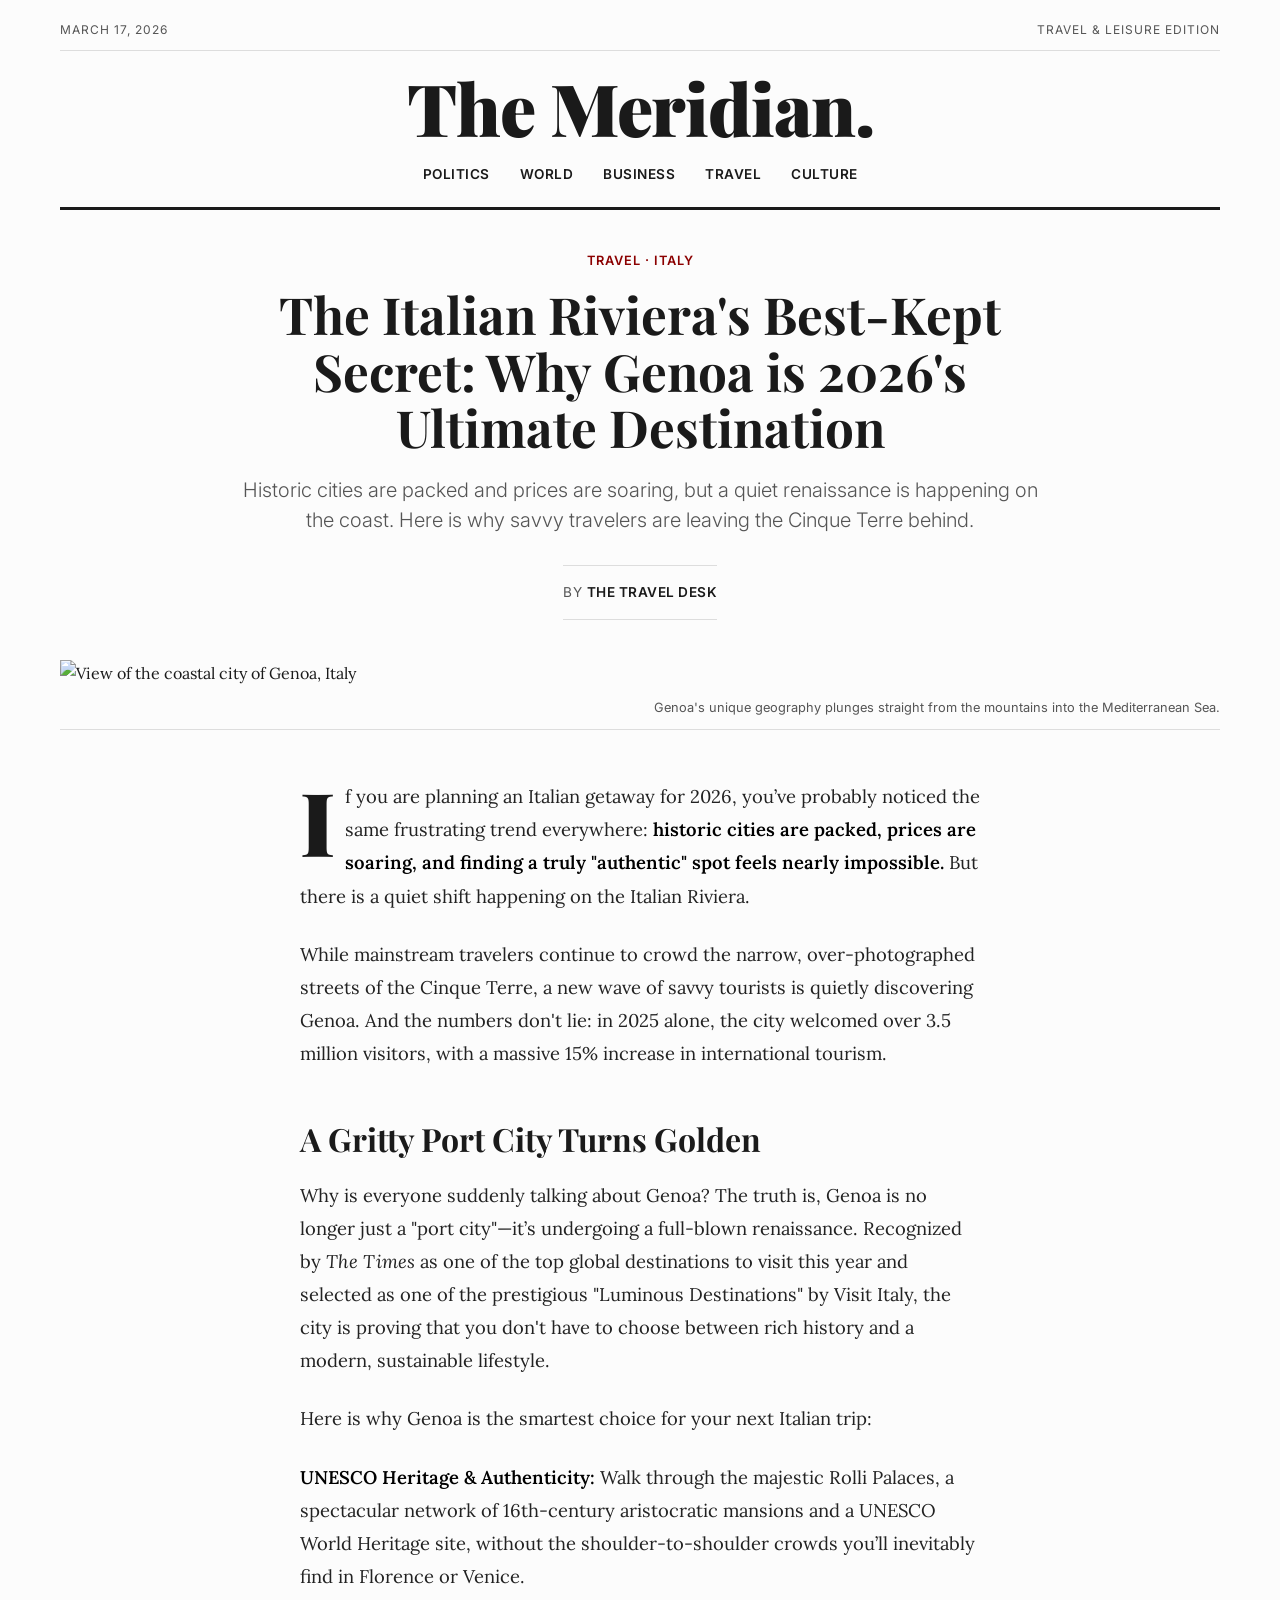
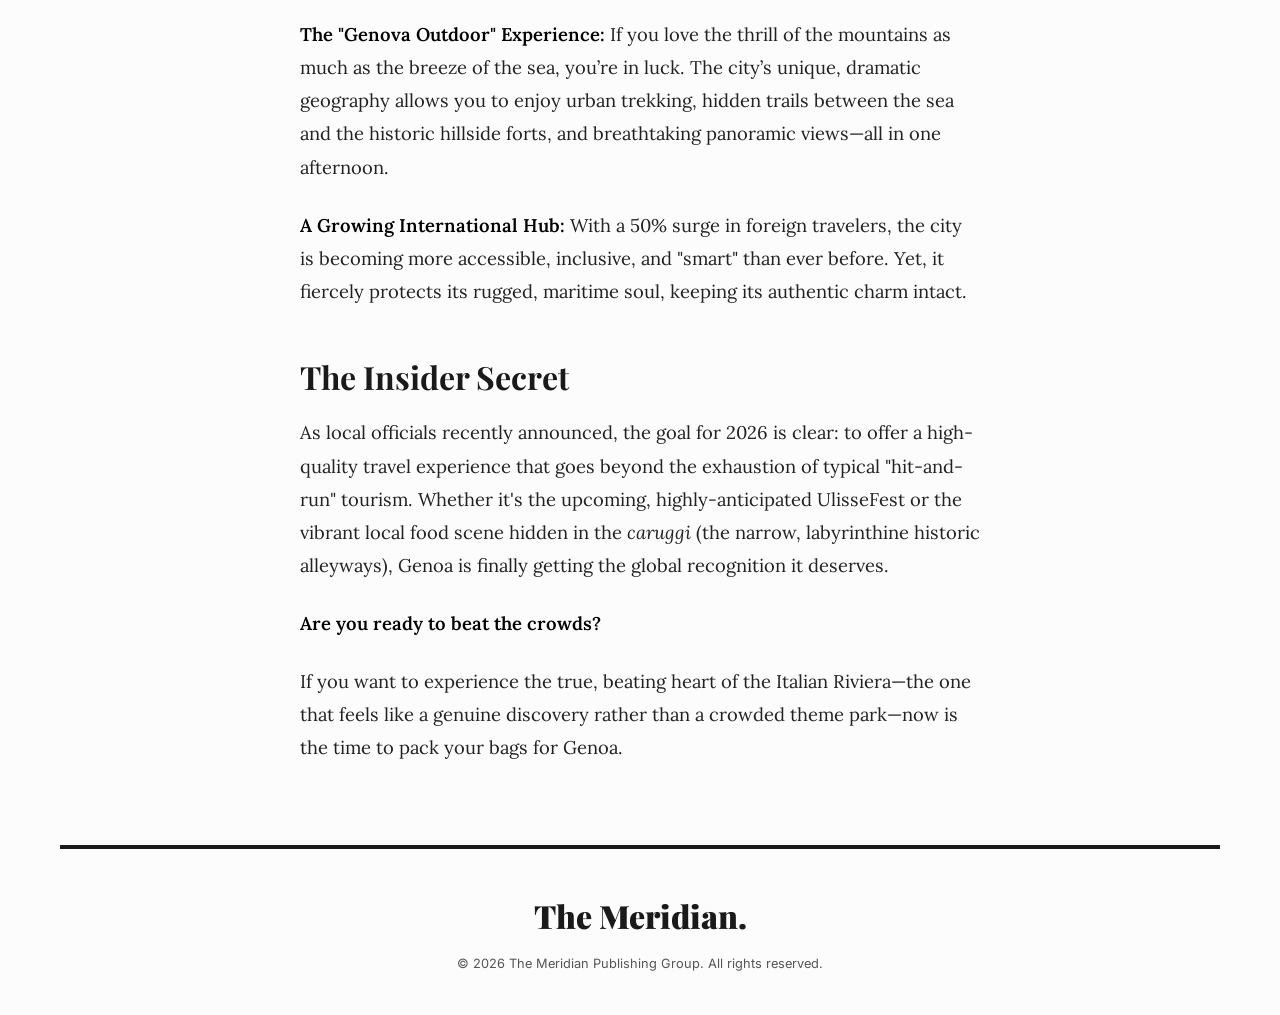
==== index.html @ 1e5fd295 "Create index.html" ====
<!DOCTYPE html>
<html lang="en">
<head>
    <meta charset="UTF-8">
    <meta name="viewport" content="width=device-width, initial-scale=1.0">
    <title>The Italian Riviera's Best-Kept Secret | The Meridian</title>
    
    <!-- Google Fonts -->
    <link rel="preconnect" href="https://fonts.googleapis.com">
    <link rel="preconnect" href="https://fonts.gstatic.com" crossorigin>
    <link href="https://fonts.googleapis.com/css2?family=Lora:ital,wght@0,400;0,600;1,400&family=Playfair+Display:ital,wght@0,400;0,700;0,900;1,400;1,700&family=Inter:wght@300;400;600&display=swap" rel="stylesheet">

    <style>
        /* Style Variables */
        :root {
            --bg-color: #fcfcfc;
            --text-main: #1a1a1a;
            --text-muted: #555555;
            --accent: #8b0000; /* Deep elegant red */
            --border-color: #dddddd;
            
            --font-branding: 'Playfair Display', serif;
            --font-headline: 'Playfair Display', serif;
            --font-body: 'Lora', serif;
            --font-sans: 'Inter', sans-serif;
        }

        /* Basic Reset */
        * {
            box-sizing: border-box;
            margin: 0;
            padding: 0;
        }

        body {
            background-color: var(--bg-color);
            color: var(--text-main);
            font-family: var(--font-body);
            line-height: 1.7;
            -webkit-font-smoothing: antialiased;
        }

        a {
            color: inherit;
            text-decoration: none;
            transition: color 0.2s ease;
        }

        /* Main Container */
        .container {
            max-width: 1200px;
            margin: 0 auto;
            padding: 0 20px;
        }

        /* --- Header: The Meridian --- */
        .site-header {
            border-bottom: 3px solid var(--text-main);
            padding: 20px 0;
            margin-bottom: 40px;
            text-align: center;
        }

        .header-top {
            display: flex;
            justify-content: space-between;
            font-family: var(--font-sans);
            font-size: 0.75rem;
            text-transform: uppercase;
            letter-spacing: 1px;
            color: var(--text-muted);
            margin-bottom: 20px;
            border-bottom: 1px solid var(--border-color);
            padding-bottom: 10px;
        }

        .logo {
            font-family: var(--font-branding);
            font-size: 4.5rem;
            font-weight: 900;
            letter-spacing: -1px;
            line-height: 1;
            margin: 10px 0 20px;
        }

        .main-nav {
            display: flex;
            justify-content: center;
            gap: 30px;
            font-family: var(--font-sans);
            font-size: 0.85rem;
            font-weight: 600;
            text-transform: uppercase;
            letter-spacing: 0.5px;
        }

        .main-nav a:hover {
            color: var(--accent);
        }

        /* --- Article Header --- */
        .article-header {
            max-width: 800px;
            margin: 0 auto 40px;
            text-align: center;
        }

        .category {
            font-family: var(--font-sans);
            color: var(--accent);
            text-transform: uppercase;
            font-size: 0.8rem;
            font-weight: 600;
            letter-spacing: 1px;
            display: block;
            margin-bottom: 15px;
        }

        .headline {
            font-family: var(--font-headline);
            font-size: 3.2rem;
            font-weight: 700;
            line-height: 1.1;
            margin-bottom: 20px;
        }

        .dek {
            font-family: var(--font-sans);
            font-size: 1.25rem;
            font-weight: 300;
            color: var(--text-muted);
            line-height: 1.5;
            margin-bottom: 30px;
        }

        .byline {
            font-family: var(--font-sans);
            font-size: 0.85rem;
            color: var(--text-muted);
            border-top: 1px solid var(--border-color);
            border-bottom: 1px solid var(--border-color);
            padding: 15px 0;
            display: inline-block;
            text-transform: uppercase;
            letter-spacing: 0.5px;
        }

        .byline strong {
            color: var(--text-main);
            font-weight: 600;
        }

        /* --- Hero Image --- */
        .hero {
            width: 100%;
            margin-bottom: 50px;
        }

        .hero img {
            width: 100%;
            height: auto;
            display: block;
            object-fit: cover;
            max-height: 75vh;
        }

        .hero figcaption {
            font-family: var(--font-sans);
            font-size: 0.8rem;
            color: var(--text-muted);
            margin-top: 10px;
            text-align: right;
            border-bottom: 1px solid var(--border-color);
            padding-bottom: 10px;
        }

        /* --- Article Body --- */
        .article-body {
            max-width: 680px;
            margin: 0 auto;
            font-size: 1.15rem;
            line-height: 1.8;
            color: #222;
        }

        /* Elegant Drop Cap */
        .article-body > p:first-of-type::first-letter {
            float: left;
            font-family: var(--font-headline);
            font-size: 5.5rem;
            line-height: 0.8;
            padding-top: 6px;
            padding-right: 10px;
            padding-left: 0;
            color: var(--text-main);
            font-weight: 900;
        }

        .article-body p {
            margin-bottom: 25px;
        }

        .article-body strong {
            font-weight: 600;
            color: #000;
        }

        .article-body h2 {
            font-family: var(--font-headline);
            font-size: 2rem;
            font-weight: 700;
            margin: 50px 0 20px;
            line-height: 1.2;
            color: var(--text-main);
        }

        /* --- Footer --- */
        .site-footer {
            border-top: 4px solid var(--text-main);
            padding: 40px 0;
            margin-top: 80px;
            text-align: center;
            font-family: var(--font-sans);
        }

        .footer-logo {
            font-family: var(--font-branding);
            font-size: 2rem;
            font-weight: 900;
            margin-bottom: 10px;
        }

        .footer-copy {
            font-size: 0.8rem;
            color: var(--text-muted);
        }

        /* --- Responsive Design --- */
        @media (max-width: 768px) {
            .logo {
                font-size: 3.2rem;
            }
            .headline {
                font-size: 2.2rem;
            }
            .dek {
                font-size: 1.1rem;
            }
            .main-nav {
                flex-wrap: wrap;
                gap: 15px;
            }
            .article-body {
                font-size: 1.05rem;
            }
            .article-body > p:first-of-type::first-letter {
                font-size: 4.5rem;
            }
        }
    </style>
</head>
<body>

    <div class="container">
        <!-- Header -->
        <header class="site-header">
            <div class="header-top">
                <span>March 17, 2026</span>
                <span>Travel & Leisure Edition</span>
            </div>
            <div class="logo">The Meridian.</div>
            <nav class="main-nav">
                <a href="#">Politics</a>
                <a href="#">World</a>
                <a href="#">Business</a>
                <a href="#">Travel</a>
                <a href="#">Culture</a>
            </nav>
        </header>

        <main>
            <!-- Article Header -->
            <header class="article-header">
                <span class="category">Travel &middot; Italy</span>
                <h1 class="headline">The Italian Riviera's Best-Kept Secret: Why Genoa is 2026's Ultimate Destination</h1>
                <p class="dek">Historic cities are packed and prices are soaring, but a quiet renaissance is happening on the coast. Here is why savvy travelers are leaving the Cinque Terre behind.</p>
                <div class="byline">
                    By <strong>The Travel Desk</strong>
                </div>
            </header>

            <!-- Hero Image -->
            <figure class="hero">
                <img src="https://blogger.googleusercontent.com/img/a/AVvXsEh4QBiKu7Bp7WG5FarUOjtaEXjy4CZRCinAisVtd25FPS3HzGXgRuB9zlvPgelpDEPstQAmT4JKH3lRYoE4-nfrrIvJsw8dUEcEsYeDegBWArBSjnh4NeSgn6uKsiyrm_c-YdG4e-X7pBlU4hsYynfzyjUz3MBVkK_-8yEZPPauTovExitMEPPGHMH7u0Zv" alt="View of the coastal city of Genoa, Italy">
                <figcaption>Genoa's unique geography plunges straight from the mountains into the Mediterranean Sea.</figcaption>
            </figure>

            <!-- Article Body -->
            <article class="article-body">
                <p>If you are planning an Italian getaway for 2026, you’ve probably noticed the same frustrating trend everywhere: <strong>historic cities are packed, prices are soaring, and finding a truly "authentic" spot feels nearly impossible.</strong> But there is a quiet shift happening on the Italian Riviera.</p>

                <p>While mainstream travelers continue to crowd the narrow, over-photographed streets of the Cinque Terre, a new wave of savvy tourists is quietly discovering Genoa. And the numbers don't lie: in 2025 alone, the city welcomed over 3.5 million visitors, with a massive 15% increase in international tourism.</p>

                <h2>A Gritty Port City Turns Golden</h2>

                <p>Why is everyone suddenly talking about Genoa? The truth is, Genoa is no longer just a "port city"—it’s undergoing a full-blown renaissance. Recognized by <em>The Times</em> as one of the top global destinations to visit this year and selected as one of the prestigious "Luminous Destinations" by Visit Italy, the city is proving that you don't have to choose between rich history and a modern, sustainable lifestyle.</p>

                <p>Here is why Genoa is the smartest choice for your next Italian trip:</p>

                <p><strong>UNESCO Heritage & Authenticity:</strong> Walk through the majestic Rolli Palaces, a spectacular network of 16th-century aristocratic mansions and a UNESCO World Heritage site, without the shoulder-to-shoulder crowds you’ll inevitably find in Florence or Venice.</p>

                <p><strong>The "Genova Outdoor" Experience:</strong> If you love the thrill of the mountains as much as the breeze of the sea, you’re in luck. The city’s unique, dramatic geography allows you to enjoy urban trekking, hidden trails between the sea and the historic hillside forts, and breathtaking panoramic views—all in one afternoon.</p>

                <p><strong>A Growing International Hub:</strong> With a 50% surge in foreign travelers, the city is becoming more accessible, inclusive, and "smart" than ever before. Yet, it fiercely protects its rugged, maritime soul, keeping its authentic charm intact.</p>

                <h2>The Insider Secret</h2>

                <p>As local officials recently announced, the goal for 2026 is clear: to offer a high-quality travel experience that goes beyond the exhaustion of typical "hit-and-run" tourism. Whether it's the upcoming, highly-anticipated UlisseFest or the vibrant local food scene hidden in the <em>caruggi</em> (the narrow, labyrinthine historic alleyways), Genoa is finally getting the global recognition it deserves.</p>

                <p><strong>Are you ready to beat the crowds?</strong></p>

                <p>If you want to experience the true, beating heart of the Italian Riviera—the one that feels like a genuine discovery rather than a crowded theme park—now is the time to pack your bags for Genoa.</p>
            </article>
        </main>

        <!-- Footer -->
        <footer class="site-footer">
            <div class="footer-logo">The Meridian.</div>
            <p class="footer-copy">&copy; 2026 The Meridian Publishing Group. All rights reserved.</p>
        </footer>
    </div>

</body>
</html>
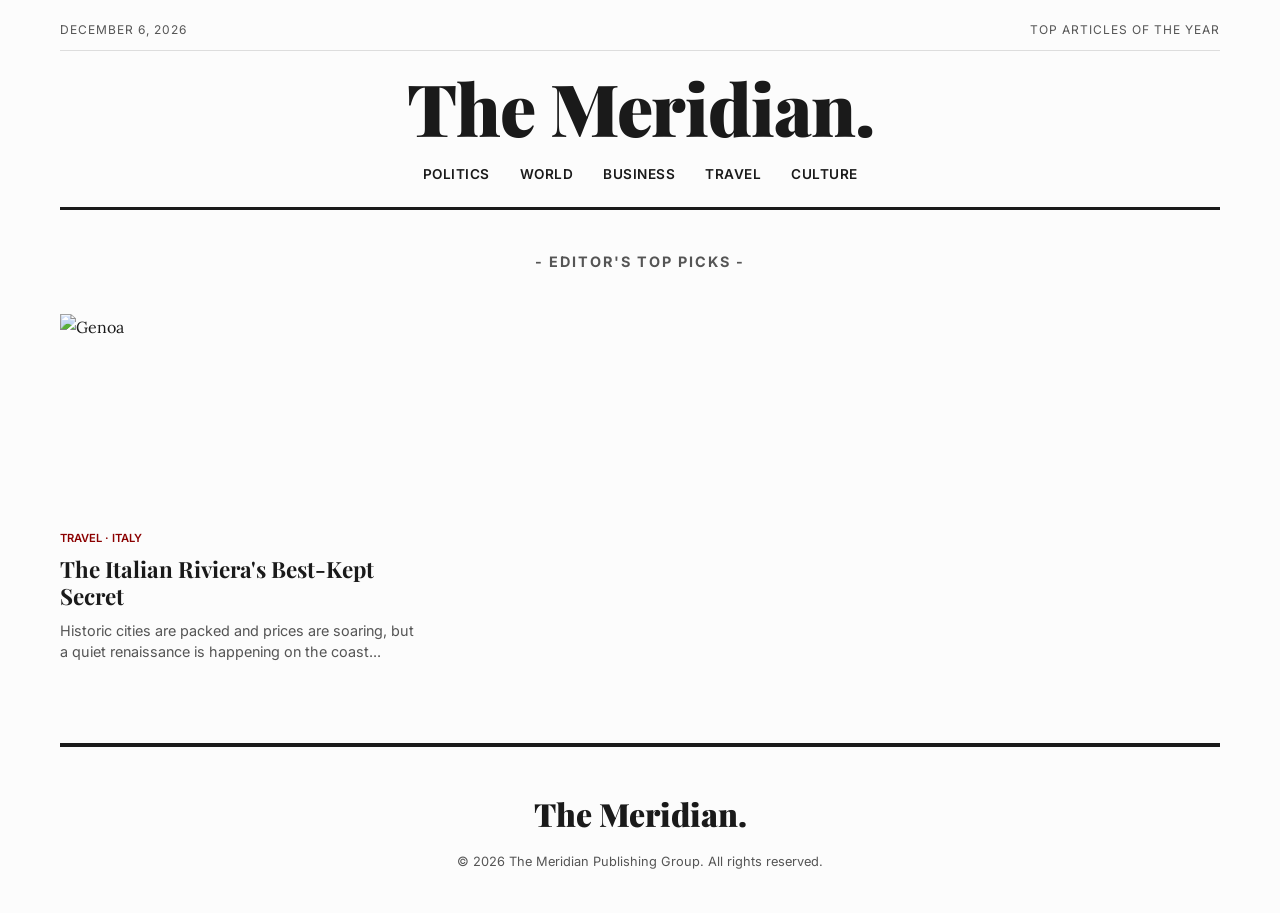
==== commit 0d8a6437: "Update index.html" ====
--- a/index.html
+++ b/index.html
@@ -3,272 +3,20 @@
 <head>
     <meta charset="UTF-8">
     <meta name="viewport" content="width=device-width, initial-scale=1.0">
-    <title>The Italian Riviera's Best-Kept Secret | The Meridian</title>
-    
-    <!-- Google Fonts -->
+    <title>The Meridian | Editor's Picks</title>
     <link rel="preconnect" href="https://fonts.googleapis.com">
     <link rel="preconnect" href="https://fonts.gstatic.com" crossorigin>
     <link href="https://fonts.googleapis.com/css2?family=Lora:ital,wght@0,400;0,600;1,400&family=Playfair+Display:ital,wght@0,400;0,700;0,900;1,400;1,700&family=Inter:wght@300;400;600&display=swap" rel="stylesheet">
-
-    <style>
-        /* Style Variables */
-        :root {
-            --bg-color: #fcfcfc;
-            --text-main: #1a1a1a;
-            --text-muted: #555555;
-            --accent: #8b0000; /* Deep elegant red */
-            --border-color: #dddddd;
-            
-            --font-branding: 'Playfair Display', serif;
-            --font-headline: 'Playfair Display', serif;
-            --font-body: 'Lora', serif;
-            --font-sans: 'Inter', sans-serif;
-        }
-
-        /* Basic Reset */
-        * {
-            box-sizing: border-box;
-            margin: 0;
-            padding: 0;
-        }
-
-        body {
-            background-color: var(--bg-color);
-            color: var(--text-main);
-            font-family: var(--font-body);
-            line-height: 1.7;
-            -webkit-font-smoothing: antialiased;
-        }
-
-        a {
-            color: inherit;
-            text-decoration: none;
-            transition: color 0.2s ease;
-        }
-
-        /* Main Container */
-        .container {
-            max-width: 1200px;
-            margin: 0 auto;
-            padding: 0 20px;
-        }
-
-        /* --- Header: The Meridian --- */
-        .site-header {
-            border-bottom: 3px solid var(--text-main);
-            padding: 20px 0;
-            margin-bottom: 40px;
-            text-align: center;
-        }
-
-        .header-top {
-            display: flex;
-            justify-content: space-between;
-            font-family: var(--font-sans);
-            font-size: 0.75rem;
-            text-transform: uppercase;
-            letter-spacing: 1px;
-            color: var(--text-muted);
-            margin-bottom: 20px;
-            border-bottom: 1px solid var(--border-color);
-            padding-bottom: 10px;
-        }
-
-        .logo {
-            font-family: var(--font-branding);
-            font-size: 4.5rem;
-            font-weight: 900;
-            letter-spacing: -1px;
-            line-height: 1;
-            margin: 10px 0 20px;
-        }
-
-        .main-nav {
-            display: flex;
-            justify-content: center;
-            gap: 30px;
-            font-family: var(--font-sans);
-            font-size: 0.85rem;
-            font-weight: 600;
-            text-transform: uppercase;
-            letter-spacing: 0.5px;
-        }
-
-        .main-nav a:hover {
-            color: var(--accent);
-        }
-
-        /* --- Article Header --- */
-        .article-header {
-            max-width: 800px;
-            margin: 0 auto 40px;
-            text-align: center;
-        }
-
-        .category {
-            font-family: var(--font-sans);
-            color: var(--accent);
-            text-transform: uppercase;
-            font-size: 0.8rem;
-            font-weight: 600;
-            letter-spacing: 1px;
-            display: block;
-            margin-bottom: 15px;
-        }
-
-        .headline {
-            font-family: var(--font-headline);
-            font-size: 3.2rem;
-            font-weight: 700;
-            line-height: 1.1;
-            margin-bottom: 20px;
-        }
-
-        .dek {
-            font-family: var(--font-sans);
-            font-size: 1.25rem;
-            font-weight: 300;
-            color: var(--text-muted);
-            line-height: 1.5;
-            margin-bottom: 30px;
-        }
-
-        .byline {
-            font-family: var(--font-sans);
-            font-size: 0.85rem;
-            color: var(--text-muted);
-            border-top: 1px solid var(--border-color);
-            border-bottom: 1px solid var(--border-color);
-            padding: 15px 0;
-            display: inline-block;
-            text-transform: uppercase;
-            letter-spacing: 0.5px;
-        }
-
-        .byline strong {
-            color: var(--text-main);
-            font-weight: 600;
-        }
-
-        /* --- Hero Image --- */
-        .hero {
-            width: 100%;
-            margin-bottom: 50px;
-        }
-
-        .hero img {
-            width: 100%;
-            height: auto;
-            display: block;
-            object-fit: cover;
-            max-height: 75vh;
-        }
-
-        .hero figcaption {
-            font-family: var(--font-sans);
-            font-size: 0.8rem;
-            color: var(--text-muted);
-            margin-top: 10px;
-            text-align: right;
-            border-bottom: 1px solid var(--border-color);
-            padding-bottom: 10px;
-        }
-
-        /* --- Article Body --- */
-        .article-body {
-            max-width: 680px;
-            margin: 0 auto;
-            font-size: 1.15rem;
-            line-height: 1.8;
-            color: #222;
-        }
-
-        /* Elegant Drop Cap */
-        .article-body > p:first-of-type::first-letter {
-            float: left;
-            font-family: var(--font-headline);
-            font-size: 5.5rem;
-            line-height: 0.8;
-            padding-top: 6px;
-            padding-right: 10px;
-            padding-left: 0;
-            color: var(--text-main);
-            font-weight: 900;
-        }
-
-        .article-body p {
-            margin-bottom: 25px;
-        }
-
-        .article-body strong {
-            font-weight: 600;
-            color: #000;
-        }
-
-        .article-body h2 {
-            font-family: var(--font-headline);
-            font-size: 2rem;
-            font-weight: 700;
-            margin: 50px 0 20px;
-            line-height: 1.2;
-            color: var(--text-main);
-        }
-
-        /* --- Footer --- */
-        .site-footer {
-            border-top: 4px solid var(--text-main);
-            padding: 40px 0;
-            margin-top: 80px;
-            text-align: center;
-            font-family: var(--font-sans);
-        }
-
-        .footer-logo {
-            font-family: var(--font-branding);
-            font-size: 2rem;
-            font-weight: 900;
-            margin-bottom: 10px;
-        }
-
-        .footer-copy {
-            font-size: 0.8rem;
-            color: var(--text-muted);
-        }
-
-        /* --- Responsive Design --- */
-        @media (max-width: 768px) {
-            .logo {
-                font-size: 3.2rem;
-            }
-            .headline {
-                font-size: 2.2rem;
-            }
-            .dek {
-                font-size: 1.1rem;
-            }
-            .main-nav {
-                flex-wrap: wrap;
-                gap: 15px;
-            }
-            .article-body {
-                font-size: 1.05rem;
-            }
-            .article-body > p:first-of-type::first-letter {
-                font-size: 4.5rem;
-            }
-        }
-    </style>
+    <link rel="stylesheet" href="styles.css">
 </head>
 <body>
-
     <div class="container">
-        <!-- Header -->
         <header class="site-header">
             <div class="header-top">
-                <span>March 17, 2026</span>
-                <span>Travel & Leisure Edition</span>
+                <span id="current-date"></span>
+                <span>Top Articles of the Year</span>
             </div>
-            <div class="logo">The Meridian.</div>
+            <div class="logo"><a href="index.html">The Meridian.</a></div>
             <nav class="main-nav">
                 <a href="#">Politics</a>
                 <a href="#">World</a>
@@ -279,56 +27,29 @@
         </header>
 
         <main>
-            <!-- Article Header -->
-            <header class="article-header">
-                <span class="category">Travel &middot; Italy</span>
-                <h1 class="headline">The Italian Riviera's Best-Kept Secret: Why Genoa is 2026's Ultimate Destination</h1>
-                <p class="dek">Historic cities are packed and prices are soaring, but a quiet renaissance is happening on the coast. Here is why savvy travelers are leaving the Cinque Terre behind.</p>
-                <div class="byline">
-                    By <strong>The Travel Desk</strong>
-                </div>
-            </header>
+            <h2 class="section-title">- Editor's Top Picks -</h2>
+            <div class="article-grid">
+                
+                <!-- Card Articolo 1 -->
+                <a href="articles/genoa-riviera/index.html" class="article-card">
+                    <img src="articles/genoa-riviera/cover.jpg" alt="Genoa">
+                    <span class="card-cat">Travel &middot; Italy</span>
+                    <h3>The Italian Riviera's Best-Kept Secret</h3>
+                    <p>Historic cities are packed and prices are soaring, but a quiet renaissance is happening on the coast...</p>
+                </a>
 
-            <!-- Hero Image -->
-            <figure class="hero">
-                <img src="https://blogger.googleusercontent.com/img/a/AVvXsEh4QBiKu7Bp7WG5FarUOjtaEXjy4CZRCinAisVtd25FPS3HzGXgRuB9zlvPgelpDEPstQAmT4JKH3lRYoE4-nfrrIvJsw8dUEcEsYeDegBWArBSjnh4NeSgn6uKsiyrm_c-YdG4e-X7pBlU4hsYynfzyjUz3MBVkK_-8yEZPPauTovExitMEPPGHMH7u0Zv" alt="View of the coastal city of Genoa, Italy">
-                <figcaption>Genoa's unique geography plunges straight from the mountains into the Mediterranean Sea.</figcaption>
-            </figure>
-
-            <!-- Article Body -->
-            <article class="article-body">
-                <p>If you are planning an Italian getaway for 2026, you’ve probably noticed the same frustrating trend everywhere: <strong>historic cities are packed, prices are soaring, and finding a truly "authentic" spot feels nearly impossible.</strong> But there is a quiet shift happening on the Italian Riviera.</p>
-
-                <p>While mainstream travelers continue to crowd the narrow, over-photographed streets of the Cinque Terre, a new wave of savvy tourists is quietly discovering Genoa. And the numbers don't lie: in 2025 alone, the city welcomed over 3.5 million visitors, with a massive 15% increase in international tourism.</p>
-
-                <h2>A Gritty Port City Turns Golden</h2>
-
-                <p>Why is everyone suddenly talking about Genoa? The truth is, Genoa is no longer just a "port city"—it’s undergoing a full-blown renaissance. Recognized by <em>The Times</em> as one of the top global destinations to visit this year and selected as one of the prestigious "Luminous Destinations" by Visit Italy, the city is proving that you don't have to choose between rich history and a modern, sustainable lifestyle.</p>
-
-                <p>Here is why Genoa is the smartest choice for your next Italian trip:</p>
-
-                <p><strong>UNESCO Heritage & Authenticity:</strong> Walk through the majestic Rolli Palaces, a spectacular network of 16th-century aristocratic mansions and a UNESCO World Heritage site, without the shoulder-to-shoulder crowds you’ll inevitably find in Florence or Venice.</p>
-
-                <p><strong>The "Genova Outdoor" Experience:</strong> If you love the thrill of the mountains as much as the breeze of the sea, you’re in luck. The city’s unique, dramatic geography allows you to enjoy urban trekking, hidden trails between the sea and the historic hillside forts, and breathtaking panoramic views—all in one afternoon.</p>
-
-                <p><strong>A Growing International Hub:</strong> With a 50% surge in foreign travelers, the city is becoming more accessible, inclusive, and "smart" than ever before. Yet, it fiercely protects its rugged, maritime soul, keeping its authentic charm intact.</p>
-
-                <h2>The Insider Secret</h2>
-
-                <p>As local officials recently announced, the goal for 2026 is clear: to offer a high-quality travel experience that goes beyond the exhaustion of typical "hit-and-run" tourism. Whether it's the upcoming, highly-anticipated UlisseFest or the vibrant local food scene hidden in the <em>caruggi</em> (the narrow, labyrinthine historic alleyways), Genoa is finally getting the global recognition it deserves.</p>
-
-                <p><strong>Are you ready to beat the crowds?</strong></p>
-
-                <p>If you want to experience the true, beating heart of the Italian Riviera—the one that feels like a genuine discovery rather than a crowded theme park—now is the time to pack your bags for Genoa.</p>
-            </article>
+                <!-- Aggiungi altre card qui per arrivare a 10 -->
+                
+            </div>
         </main>
 
-        <!-- Footer -->
         <footer class="site-footer">
             <div class="footer-logo">The Meridian.</div>
             <p class="footer-copy">&copy; 2026 The Meridian Publishing Group. All rights reserved.</p>
         </footer>
     </div>
-
+    <script>
+        document.getElementById('current-date').innerText = new Date().toLocaleDateString('en-US', { year: 'numeric', month: 'long', day: 'numeric' });
+    </script>
 </body>
 </html>
--- a/styles.css
+++ b/styles.css
@@ -0,0 +1,61 @@
+/* styles.css */
+:root {
+    --bg-color: #fcfcfc;
+    --text-main: #1a1a1a;
+    --text-muted: #555555;
+    --accent: #8b0000;
+    --border-color: #dddddd;
+    --font-branding: 'Playfair Display', serif;
+    --font-headline: 'Playfair Display', serif;
+    --font-body: 'Lora', serif;
+    --font-sans: 'Inter', sans-serif;
+}
+
+* { box-sizing: border-box; margin: 0; padding: 0; }
+body { background-color: var(--bg-color); color: var(--text-main); font-family: var(--font-body); line-height: 1.7; -webkit-font-smoothing: antialiased; }
+a { color: inherit; text-decoration: none; transition: color 0.2s ease; }
+.container { max-width: 1200px; margin: 0 auto; padding: 0 20px; }
+
+/* Header & Footer */
+.site-header { border-bottom: 3px solid var(--text-main); padding: 20px 0; margin-bottom: 40px; text-align: center; }
+.header-top { display: flex; justify-content: space-between; font-family: var(--font-sans); font-size: 0.75rem; text-transform: uppercase; letter-spacing: 1px; color: var(--text-muted); margin-bottom: 20px; border-bottom: 1px solid var(--border-color); padding-bottom: 10px; }
+.logo { font-family: var(--font-branding); font-size: 4.5rem; font-weight: 900; letter-spacing: -1px; line-height: 1; margin: 10px 0 20px; }
+.logo a { text-decoration: none; color: inherit; }
+.main-nav { display: flex; justify-content: center; gap: 30px; font-family: var(--font-sans); font-size: 0.85rem; font-weight: 600; text-transform: uppercase; letter-spacing: 0.5px; }
+.main-nav a:hover { color: var(--accent); }
+.site-footer { border-top: 4px solid var(--text-main); padding: 40px 0; margin-top: 80px; text-align: center; font-family: var(--font-sans); }
+.footer-logo { font-family: var(--font-branding); font-size: 2rem; font-weight: 900; margin-bottom: 10px; }
+.footer-copy { font-size: 0.8rem; color: var(--text-muted); }
+
+/* Article Classes */
+.article-header { max-width: 800px; margin: 0 auto 40px; text-align: center; }
+.category { font-family: var(--font-sans); color: var(--accent); text-transform: uppercase; font-size: 0.8rem; font-weight: 600; letter-spacing: 1px; display: block; margin-bottom: 15px; }
+.headline { font-family: var(--font-headline); font-size: 3.2rem; font-weight: 700; line-height: 1.1; margin-bottom: 20px; }
+.dek { font-family: var(--font-sans); font-size: 1.25rem; font-weight: 300; color: var(--text-muted); line-height: 1.5; margin-bottom: 30px; }
+.byline { font-family: var(--font-sans); font-size: 0.85rem; color: var(--text-muted); border-top: 1px solid var(--border-color); border-bottom: 1px solid var(--border-color); padding: 15px 0; display: inline-block; text-transform: uppercase; letter-spacing: 0.5px; }
+.byline strong { color: var(--text-main); font-weight: 600; }
+.hero { width: 100%; margin-bottom: 50px; }
+.hero img { width: 100%; height: auto; display: block; object-fit: cover; max-height: 75vh; }
+.hero figcaption { font-family: var(--font-sans); font-size: 0.8rem; color: var(--text-muted); margin-top: 10px; text-align: right; border-bottom: 1px solid var(--border-color); padding-bottom: 10px; }
+.article-body { max-width: 680px; margin: 0 auto; font-size: 1.15rem; line-height: 1.8; color: #222; }
+.article-body > p:first-of-type::first-letter { float: left; font-family: var(--font-headline); font-size: 5.5rem; line-height: 0.8; padding-top: 6px; padding-right: 10px; padding-left: 0; color: var(--text-main); font-weight: 900; }
+.article-body p { margin-bottom: 25px; }
+.article-body strong { font-weight: 600; color: #000; }
+.article-body h2 { font-family: var(--font-headline); font-size: 2rem; font-weight: 700; margin: 50px 0 20px; line-height: 1.2; color: var(--text-main); }
+
+/* Homepage Grid Classes */
+.section-title { font-family: var(--font-sans); text-transform: uppercase; letter-spacing: 2px; text-align: center; margin-bottom: 40px; font-size: 0.9rem; color: var(--text-muted); }
+.article-grid { display: grid; grid-template-columns: repeat(auto-fill, minmax(300px, 1fr)); gap: 40px; margin-bottom: 60px; }
+.article-card { display: flex; flex-direction: column; cursor: pointer; }
+.article-card img { width: 100%; height: 200px; object-fit: cover; margin-bottom: 15px; transition: opacity 0.3s; }
+.article-card:hover img { opacity: 0.8; }
+.article-card .card-cat { font-family: var(--font-sans); color: var(--accent); font-size: 0.7rem; text-transform: uppercase; font-weight: 600; margin-bottom: 8px; }
+.article-card h3 { font-family: var(--font-headline); font-size: 1.4rem; margin-bottom: 10px; line-height: 1.2; }
+.article-card p { font-size: 0.9rem; color: var(--text-muted); line-height: 1.5; font-family: var(--font-sans); }
+
+@media (max-width: 768px) {
+    .logo { font-size: 3.2rem; }
+    .headline { font-size: 2.2rem; }
+    .main-nav { flex-wrap: wrap; gap: 15px; }
+    .article-body { font-size: 1.05rem; }
+}
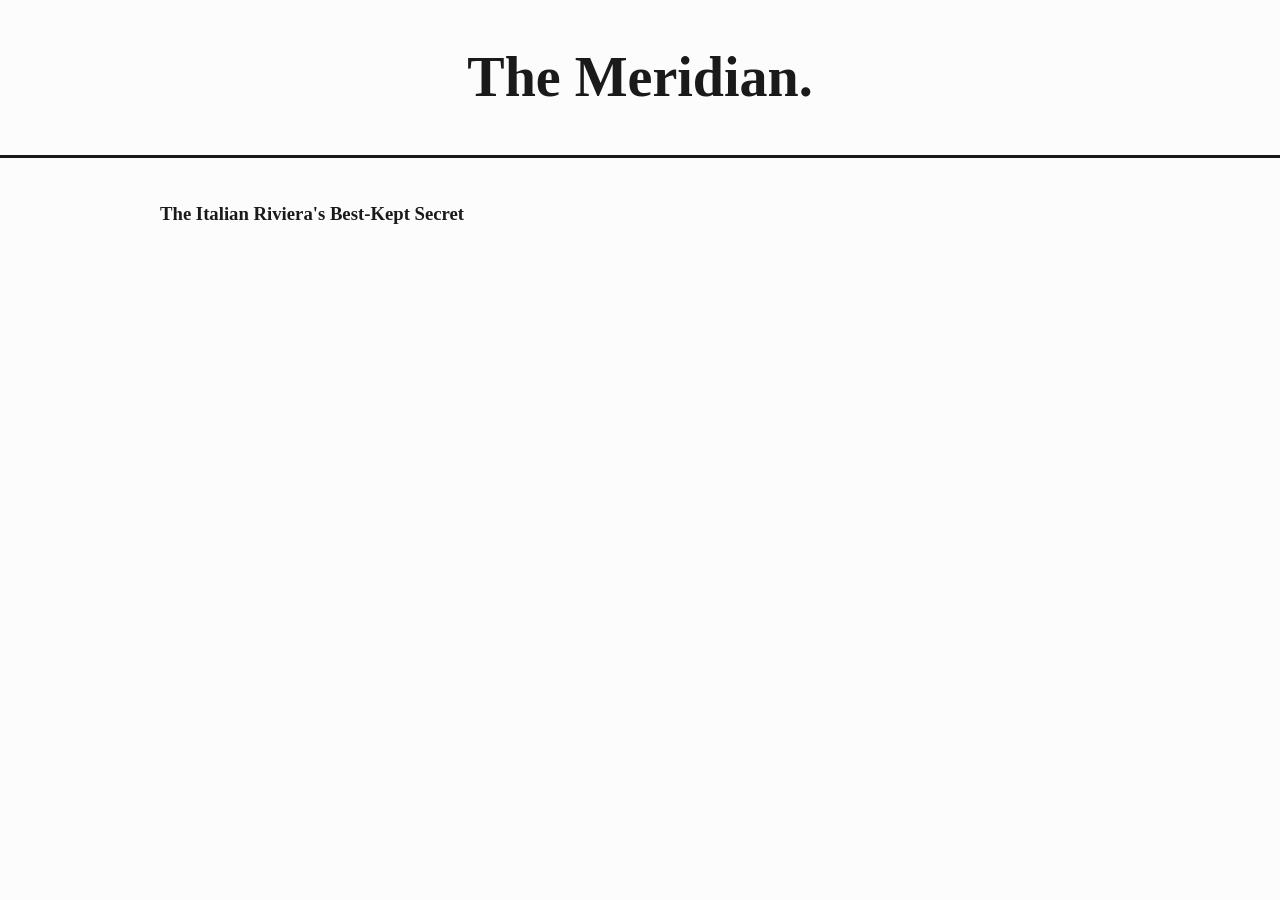
==== commit b779f389: "Update index.html" ====
--- a/index.html
+++ b/index.html
@@ -2,54 +2,14 @@
 <html lang="en">
 <head>
     <meta charset="UTF-8">
-    <meta name="viewport" content="width=device-width, initial-scale=1.0">
-    <title>The Meridian | Editor's Picks</title>
-    <link rel="preconnect" href="https://fonts.googleapis.com">
-    <link rel="preconnect" href="https://fonts.gstatic.com" crossorigin>
-    <link href="https://fonts.googleapis.com/css2?family=Lora:ital,wght@0,400;0,600;1,400&family=Playfair+Display:ital,wght@0,400;0,700;0,900;1,400;1,700&family=Inter:wght@300;400;600&display=swap" rel="stylesheet">
+    <title>The Meridian</title>
     <link rel="stylesheet" href="styles.css">
 </head>
 <body>
-    <div class="container">
-        <header class="site-header">
-            <div class="header-top">
-                <span id="current-date"></span>
-                <span>Top Articles of the Year</span>
-            </div>
-            <div class="logo"><a href="index.html">The Meridian.</a></div>
-            <nav class="main-nav">
-                <a href="#">Politics</a>
-                <a href="#">World</a>
-                <a href="#">Business</a>
-                <a href="#">Travel</a>
-                <a href="#">Culture</a>
-            </nav>
-        </header>
-
-        <main>
-            <h2 class="section-title">- Editor's Top Picks -</h2>
-            <div class="article-grid">
-                
-                <!-- Card Articolo 1 -->
-                <a href="articles/genoa-riviera/index.html" class="article-card">
-                    <img src="articles/genoa-riviera/cover.jpg" alt="Genoa">
-                    <span class="card-cat">Travel &middot; Italy</span>
-                    <h3>The Italian Riviera's Best-Kept Secret</h3>
-                    <p>Historic cities are packed and prices are soaring, but a quiet renaissance is happening on the coast...</p>
-                </a>
-
-                <!-- Aggiungi altre card qui per arrivare a 10 -->
-                
-            </div>
-        </main>
-
-        <footer class="site-footer">
-            <div class="footer-logo">The Meridian.</div>
-            <p class="footer-copy">&copy; 2026 The Meridian Publishing Group. All rights reserved.</p>
-        </footer>
-    </div>
-    <script>
-        document.getElementById('current-date').innerText = new Date().toLocaleDateString('en-US', { year: 'numeric', month: 'long', day: 'numeric' });
-    </script>
+    <header class="site-header"><div class="logo">The Meridian.</div></header>
+    <main class="container">
+        <!-- Qui aggiungerai manualmente i link ai tuoi 10 articoli -->
+        <a href="articles/genoa-riviera/index.html"><h3>The Italian Riviera's Best-Kept Secret</h3></a>
+    </main>
 </body>
 </html>
--- a/styles.css
+++ b/styles.css
@@ -1,4 +1,3 @@
-/* styles.css */
 :root {
     --bg-color: #fcfcfc;
     --text-main: #1a1a1a;
@@ -10,52 +9,21 @@
     --font-body: 'Lora', serif;
     --font-sans: 'Inter', sans-serif;
 }
+* { box-sizing: border-box; margin: 0; padding: 0; }
+body { background-color: var(--bg-color); color: var(--text-main); font-family: var(--font-body); line-height: 1.7; }
+a { color: inherit; text-decoration: none; transition: color 0.2s ease; }
+.container { max-width: 1000px; margin: 0 auto; padding: 0 20px; }
 
-* { box-sizing: border-box; margin: 0; padding: 0; }
-body { background-color: var(--bg-color); color: var(--text-main); font-family: var(--font-body); line-height: 1.7; -webkit-font-smoothing: antialiased; }
-a { color: inherit; text-decoration: none; transition: color 0.2s ease; }
-.container { max-width: 1200px; margin: 0 auto; padding: 0 20px; }
-
-/* Header & Footer */
 .site-header { border-bottom: 3px solid var(--text-main); padding: 20px 0; margin-bottom: 40px; text-align: center; }
-.header-top { display: flex; justify-content: space-between; font-family: var(--font-sans); font-size: 0.75rem; text-transform: uppercase; letter-spacing: 1px; color: var(--text-muted); margin-bottom: 20px; border-bottom: 1px solid var(--border-color); padding-bottom: 10px; }
-.logo { font-family: var(--font-branding); font-size: 4.5rem; font-weight: 900; letter-spacing: -1px; line-height: 1; margin: 10px 0 20px; }
-.logo a { text-decoration: none; color: inherit; }
-.main-nav { display: flex; justify-content: center; gap: 30px; font-family: var(--font-sans); font-size: 0.85rem; font-weight: 600; text-transform: uppercase; letter-spacing: 0.5px; }
-.main-nav a:hover { color: var(--accent); }
-.site-footer { border-top: 4px solid var(--text-main); padding: 40px 0; margin-top: 80px; text-align: center; font-family: var(--font-sans); }
-.footer-logo { font-family: var(--font-branding); font-size: 2rem; font-weight: 900; margin-bottom: 10px; }
-.footer-copy { font-size: 0.8rem; color: var(--text-muted); }
-
-/* Article Classes */
+.logo { font-family: var(--font-branding); font-size: 3.5rem; font-weight: 900; margin: 10px 0; }
 .article-header { max-width: 800px; margin: 0 auto 40px; text-align: center; }
 .category { font-family: var(--font-sans); color: var(--accent); text-transform: uppercase; font-size: 0.8rem; font-weight: 600; letter-spacing: 1px; display: block; margin-bottom: 15px; }
-.headline { font-family: var(--font-headline); font-size: 3.2rem; font-weight: 700; line-height: 1.1; margin-bottom: 20px; }
-.dek { font-family: var(--font-sans); font-size: 1.25rem; font-weight: 300; color: var(--text-muted); line-height: 1.5; margin-bottom: 30px; }
-.byline { font-family: var(--font-sans); font-size: 0.85rem; color: var(--text-muted); border-top: 1px solid var(--border-color); border-bottom: 1px solid var(--border-color); padding: 15px 0; display: inline-block; text-transform: uppercase; letter-spacing: 0.5px; }
-.byline strong { color: var(--text-main); font-weight: 600; }
+.headline { font-family: var(--font-headline); font-size: 3rem; line-height: 1.1; margin-bottom: 20px; }
+.dek { font-family: var(--font-sans); font-size: 1.2rem; color: var(--text-muted); margin-bottom: 30px; }
+.byline { font-family: var(--font-sans); font-size: 0.85rem; color: var(--text-muted); border-top: 1px solid var(--border-color); border-bottom: 1px solid var(--border-color); padding: 15px 0; }
 .hero { width: 100%; margin-bottom: 50px; }
-.hero img { width: 100%; height: auto; display: block; object-fit: cover; max-height: 75vh; }
-.hero figcaption { font-family: var(--font-sans); font-size: 0.8rem; color: var(--text-muted); margin-top: 10px; text-align: right; border-bottom: 1px solid var(--border-color); padding-bottom: 10px; }
-.article-body { max-width: 680px; margin: 0 auto; font-size: 1.15rem; line-height: 1.8; color: #222; }
-.article-body > p:first-of-type::first-letter { float: left; font-family: var(--font-headline); font-size: 5.5rem; line-height: 0.8; padding-top: 6px; padding-right: 10px; padding-left: 0; color: var(--text-main); font-weight: 900; }
+.hero img { width: 100%; height: auto; display: block; }
+.article-body { max-width: 680px; margin: 0 auto; font-size: 1.15rem; }
 .article-body p { margin-bottom: 25px; }
-.article-body strong { font-weight: 600; color: #000; }
-.article-body h2 { font-family: var(--font-headline); font-size: 2rem; font-weight: 700; margin: 50px 0 20px; line-height: 1.2; color: var(--text-main); }
-
-/* Homepage Grid Classes */
-.section-title { font-family: var(--font-sans); text-transform: uppercase; letter-spacing: 2px; text-align: center; margin-bottom: 40px; font-size: 0.9rem; color: var(--text-muted); }
-.article-grid { display: grid; grid-template-columns: repeat(auto-fill, minmax(300px, 1fr)); gap: 40px; margin-bottom: 60px; }
-.article-card { display: flex; flex-direction: column; cursor: pointer; }
-.article-card img { width: 100%; height: 200px; object-fit: cover; margin-bottom: 15px; transition: opacity 0.3s; }
-.article-card:hover img { opacity: 0.8; }
-.article-card .card-cat { font-family: var(--font-sans); color: var(--accent); font-size: 0.7rem; text-transform: uppercase; font-weight: 600; margin-bottom: 8px; }
-.article-card h3 { font-family: var(--font-headline); font-size: 1.4rem; margin-bottom: 10px; line-height: 1.2; }
-.article-card p { font-size: 0.9rem; color: var(--text-muted); line-height: 1.5; font-family: var(--font-sans); }
-
-@media (max-width: 768px) {
-    .logo { font-size: 3.2rem; }
-    .headline { font-size: 2.2rem; }
-    .main-nav { flex-wrap: wrap; gap: 15px; }
-    .article-body { font-size: 1.05rem; }
-}
+.article-body h2 { font-family: var(--font-headline); font-size: 2rem; margin: 50px 0 20px; }
+.footer-disclaimer { background: #000; color: #fff; padding: 40px 0; margin-top: 80px; text-align: center; font-family: var(--font-sans); font-size: 0.8rem; }
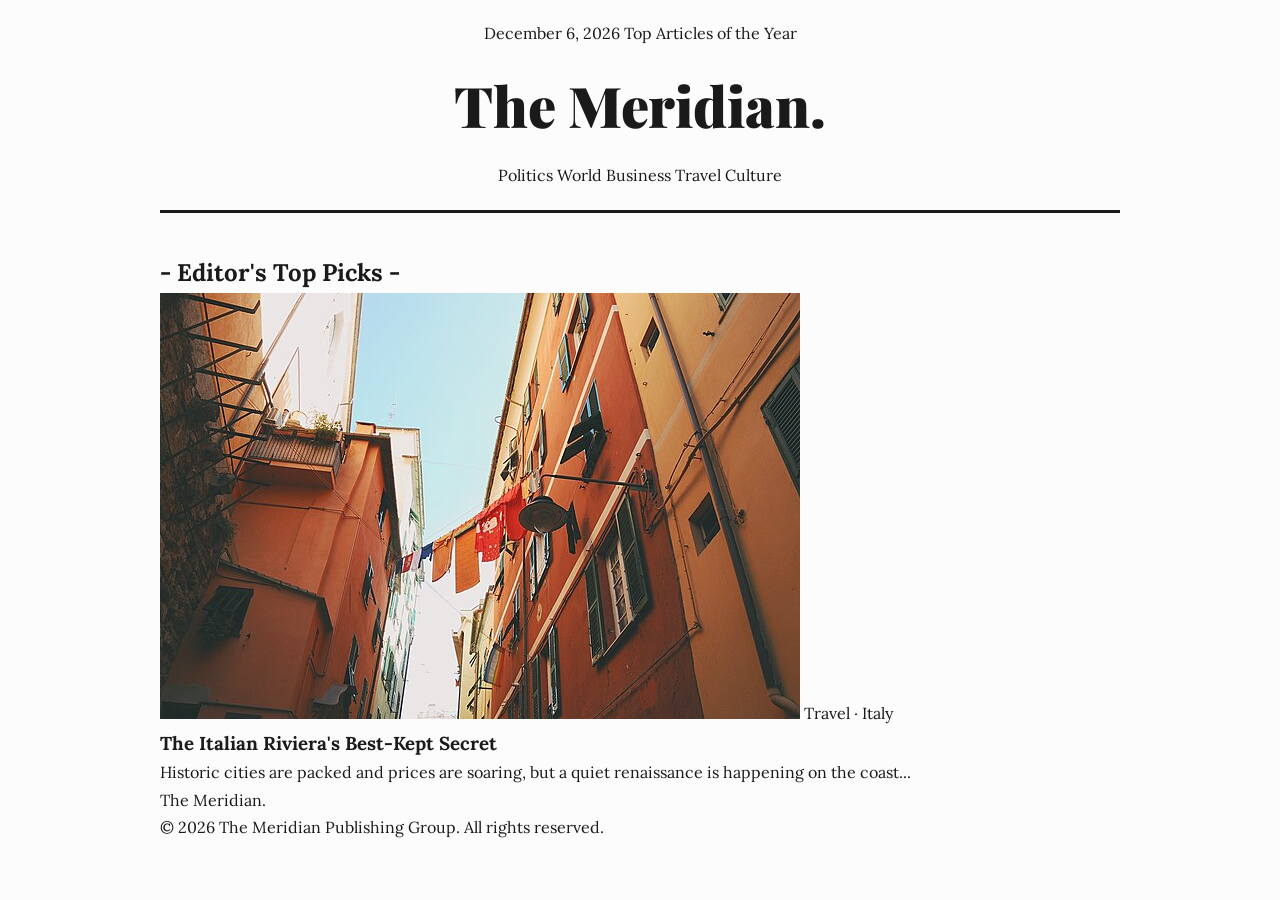
==== commit 5c541e3d: "Update index.html" ====
--- a/index.html
+++ b/index.html
@@ -2,14 +2,54 @@
 <html lang="en">
 <head>
     <meta charset="UTF-8">
-    <title>The Meridian</title>
+    <meta name="viewport" content="width=device-width, initial-scale=1.0">
+    <title>The Meridian | Editor's Picks</title>
+    <link rel="preconnect" href="https://fonts.googleapis.com">
+    <link rel="preconnect" href="https://fonts.gstatic.com" crossorigin>
+    <link href="https://fonts.googleapis.com/css2?family=Lora:ital,wght@0,400;0,600;1,400&family=Playfair+Display:ital,wght@0,400;0,700;0,900;1,400;1,700&family=Inter:wght@300;400;600&display=swap" rel="stylesheet">
     <link rel="stylesheet" href="styles.css">
 </head>
 <body>
-    <header class="site-header"><div class="logo">The Meridian.</div></header>
-    <main class="container">
-        <!-- Qui aggiungerai manualmente i link ai tuoi 10 articoli -->
-        <a href="articles/genoa-riviera/index.html"><h3>The Italian Riviera's Best-Kept Secret</h3></a>
-    </main>
+    <div class="container">
+        <header class="site-header">
+            <div class="header-top">
+                <span id="current-date"></span>
+                <span>Top Articles of the Year</span>
+            </div>
+            <div class="logo"><a href="index.html">The Meridian.</a></div>
+            <nav class="main-nav">
+                <a href="#">Politics</a>
+                <a href="#">World</a>
+                <a href="#">Business</a>
+                <a href="#">Travel</a>
+                <a href="#">Culture</a>
+            </nav>
+        </header>
+
+        <main>
+            <h2 class="section-title">- Editor's Top Picks -</h2>
+            <div class="article-grid">
+                
+                <!-- Card Articolo 1 -->
+                <a href="articles/genoa-riviera/index.html" class="article-card">
+                    <img src="articles/genoa-riviera/cover.jpg" alt="Genoa">
+                    <span class="card-cat">Travel &middot; Italy</span>
+                    <h3>The Italian Riviera's Best-Kept Secret</h3>
+                    <p>Historic cities are packed and prices are soaring, but a quiet renaissance is happening on the coast...</p>
+                </a>
+
+                <!-- Aggiungi altre card qui per arrivare a 10 -->
+                
+            </div>
+        </main>
+
+        <footer class="site-footer">
+            <div class="footer-logo">The Meridian.</div>
+            <p class="footer-copy">&copy; 2026 The Meridian Publishing Group. All rights reserved.</p>
+        </footer>
+    </div>
+    <script>
+        document.getElementById('current-date').innerText = new Date().toLocaleDateString('en-US', { year: 'numeric', month: 'long', day: 'numeric' });
+    </script>
 </body>
 </html>
